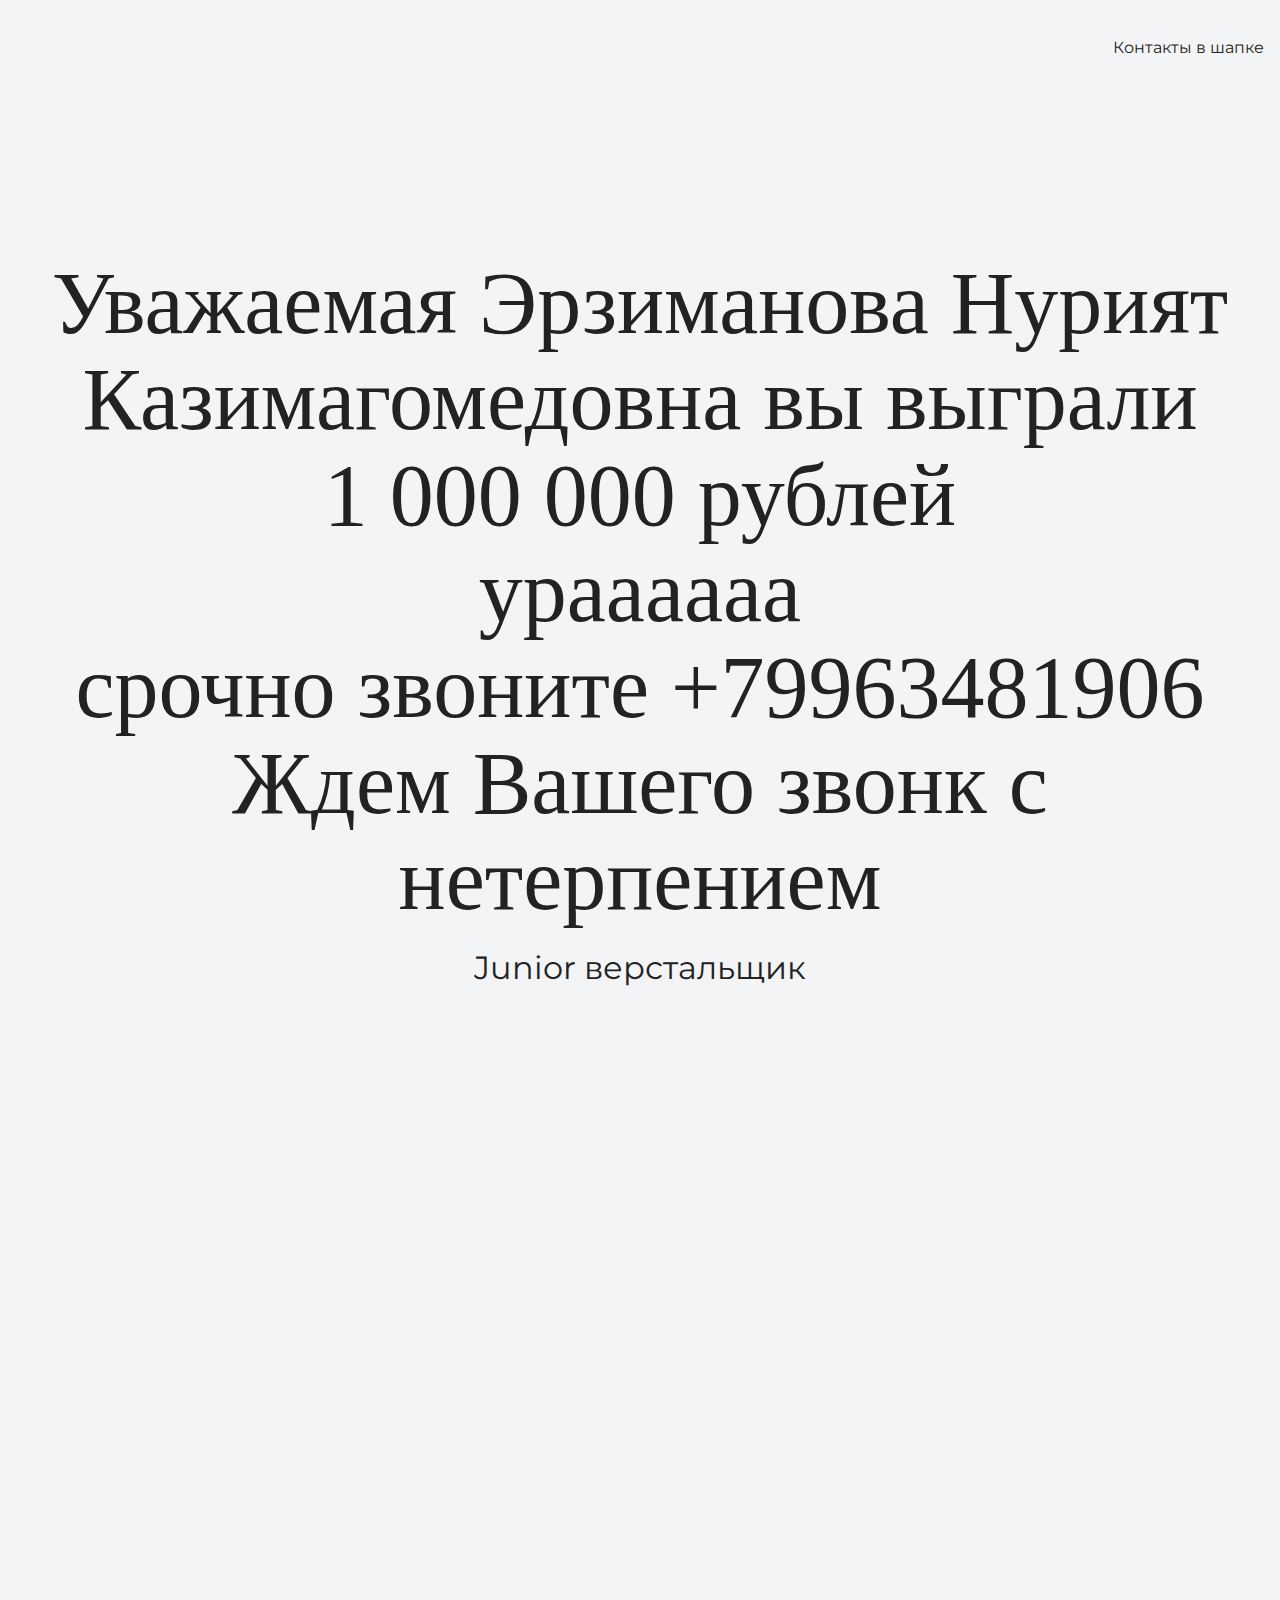
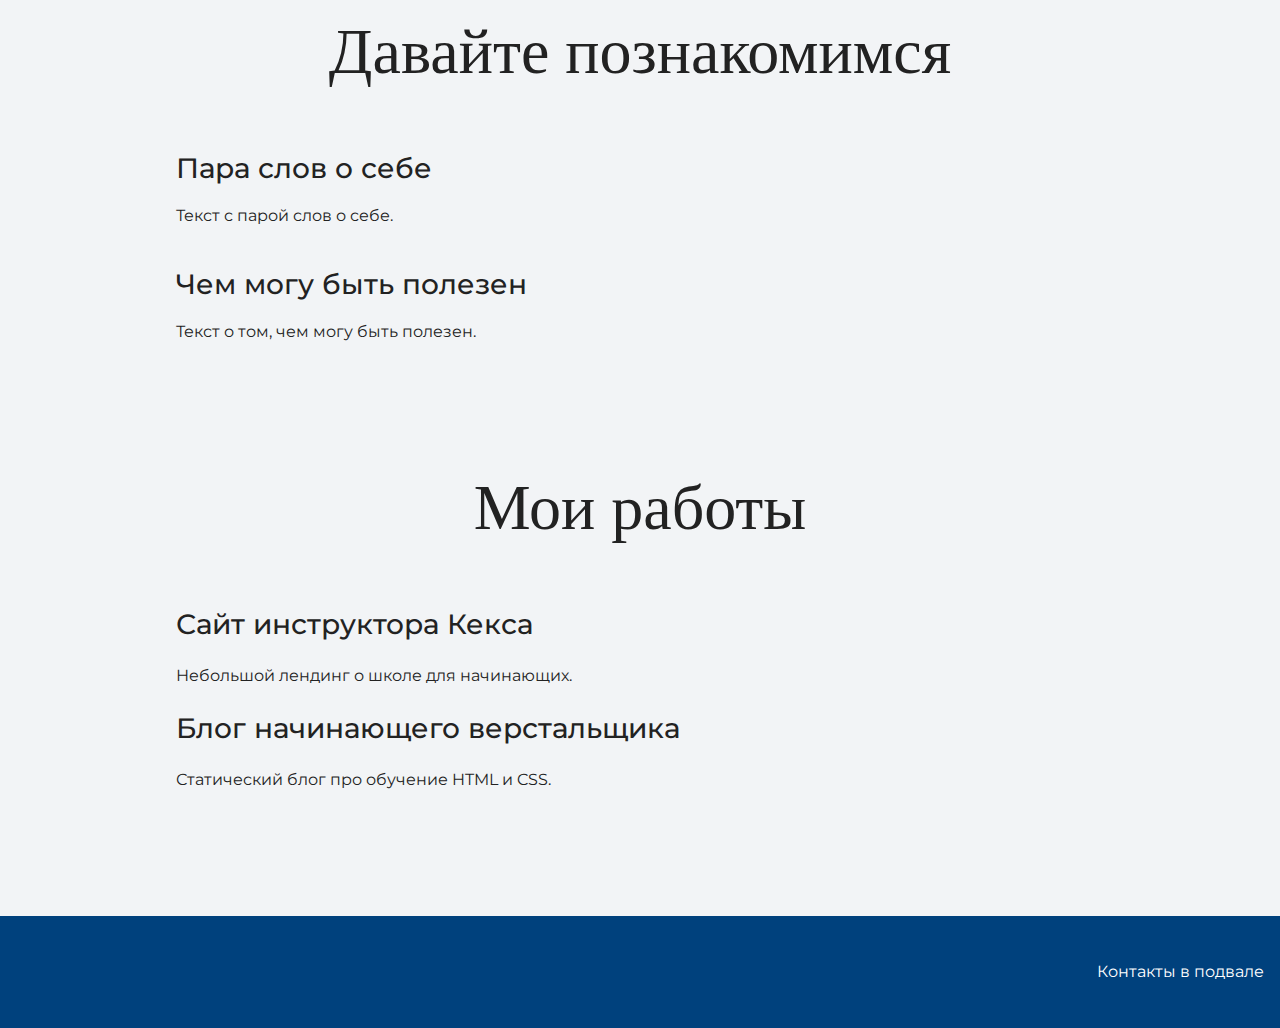
==== index.html @ 3ee9dff5 "изменения текста на главной странице" ====
<!DOCTYPE html>
<html lang="ru">
  <head>
    <meta charset="UTF-8">
    <link rel="stylesheet" href="style.css">
    <title>Портфолио Junior верстальщика</title>
    <link href="https://fonts.googleapis.com/css?family=Montserrat:400,500,700|Old+Standard+TT&display=swap&subset=cyrillic" rel="stylesheet">
  </head>

  <body>
    <header class="page-header">
      <div class="container">
      Контакты в шапке
    </div>
    </header>

    <section class="hero-image">
      <div class="container">
      <h1 class="heading">Уважаемая Эрзиманова Нурият Казимагомедовна вы выграли <br>1 000 000 рублей <br>ураааааа <br>срочно звоните +79963481906 <br>Ждем Вашего звонк с нетерпением</h1>
      <p>Junior верстальщик</p>
    </div>
    </section>

    <section class="intro">
      <div class="container">
      <h2 class="subheading">Давайте познакомимся</h2>
      <h3>Пара слов о себе</h3>
      <p>Текст с парой слов о себе.</p>
      <h3>Чем могу быть полезен</h3>
      <p>Текст о том, чем могу быть полезен.</p>
    </div>
    </section>

    <section class="portfolio">
      <div class="container">
      <h2 class="subheading">Мои работы</h2>

      <h3>Сайт инструктора Кекса</h3>
      <p>Небольшой лендинг о школе для начинающих.</p>

      <h3>Блог начинающего верстальщика</h3>
      <p>Статический блог про обучение HTML и CSS.</p>
    </div>
    </section>

    <footer class="page-footer">
      <div class="container">
      Контакты в подвале
    </div>
    </footer>
  </body>
</html>
---- style.css ----
body {
  margin: 0;
  min-width: 960px;
  font-family: "Montserrat", "Helvetica", "Arial", sans-serif;
  font-size: 16px;
  line-height: 32px;
  color: #222222;
  background-color: #f2f4f6;
  background-image: url("img/hero-bg.jpg");
  background-repeat: no-repeat;
  background-position: top center;
}

.container {
  max-width: 928px;
  margin: 0 auto;
  padding: 0 16px;
}

.page-header {
  margin: 0 0 160px;
  padding: 32px 0 32px;
}

.page-header .container,
.page-footer .container {
  max-width: 1408px;
  text-align: right;
}

.page-header a {
  margin-left: 56px;
  color: #288be6;
  text-decoration: none;
  background-repeat: no-repeat;
  background-position: left;
}

.header-email {
  padding-left: 30px;
  background-image: url("img/icon-email-header.svg");
}

.header-phone {
  padding-left: 25px;
  background-image: url("img/icon-phone-header.svg");
}

.hero-image {
  margin-bottom: 620px;
}

.hero-image .container {
  max-width: 1408px;
  text-align: center;
}

.heading {
  margin: 0 0 16px;
  font-family: "Old Standard TT", "Times", "Times New Roman", serif;
  font-size: 88px;
  line-height: 96px;
  font-weight: 400;
}

.hero-image p {
  margin: 0;
  font-size: 32px;
  line-height: 48px;
}

.intro {
  margin: 0 0 120px;
}

.subheading {
  margin: 0 0 56px;
  font-family: "Old Standard TT", "Times", "Times New Roman", serif;
  font-size: 64px;
  line-height: 80px;
  font-weight: 400;
  text-align: center;
}

.user-image {
  margin: 0 0 32px;
  text-align: center;
}

.intro h3,
.portfolio h3 {
  margin: 0 0 12px;
  font-size: 28px;
  line-height: 40px;
  font-weight: 500;
}

.intro p {
  margin: 0 0 32px;
}

.skills-list {
  margin: 0;
  padding: 0;
}

.skills-list dt {
  padding-left: 32px;
  background-repeat: no-repeat;
  background-position: left;
}

.skill-html {
  background-image: url("img/icon-html.svg");
}

.skill-css {
  background-image: url("img/icon-css.svg");
}

.level {
  margin: 4px 0 16px;
  padding: 0;
  height: 14px;
  font-size: 0;
  background-color: #ffffff;
  border: 1px solid #86c3fa;
  border-radius: 8px;
}

.level div {
  margin: 1px;
  height: 12px;
  background-color: #288be6;
  border-radius: 6px;
}

.portfolio {
  margin: 0 0 120px;
}

.projects {
  margin: 0;
  padding: 0;
  list-style: none;
}

.projects li {
  margin: 0 0 80px;
}

.project-image {
  margin: 0 0 24px;
  text-align: center;
}

.projects p {
  margin: 0 0 24px;
}

.button {
  padding: 6px 20px;
  display: inline-block;
  vertical-align: baseline;
  text-decoration: none;
  text-transform: uppercase;
  border-radius: 4px;
  background-color: #288be6;
  color: #ffffff;
}

.page-footer {
  padding: 40px 0;
  background-color: #00417d;
  color: #ffffff;
}

.page-footer a {
  margin-left: 56px;
  color: inherit;
  text-decoration: none;
  background-repeat: no-repeat;
  background-position: left;
}

.footer-email {
  padding-left: 30px;
  background-image: url("img/icon-email-footer.svg");
}

.footer-phone {
  padding-left: 25px;
  background-image: url("img/icon-phone-footer.svg");
}
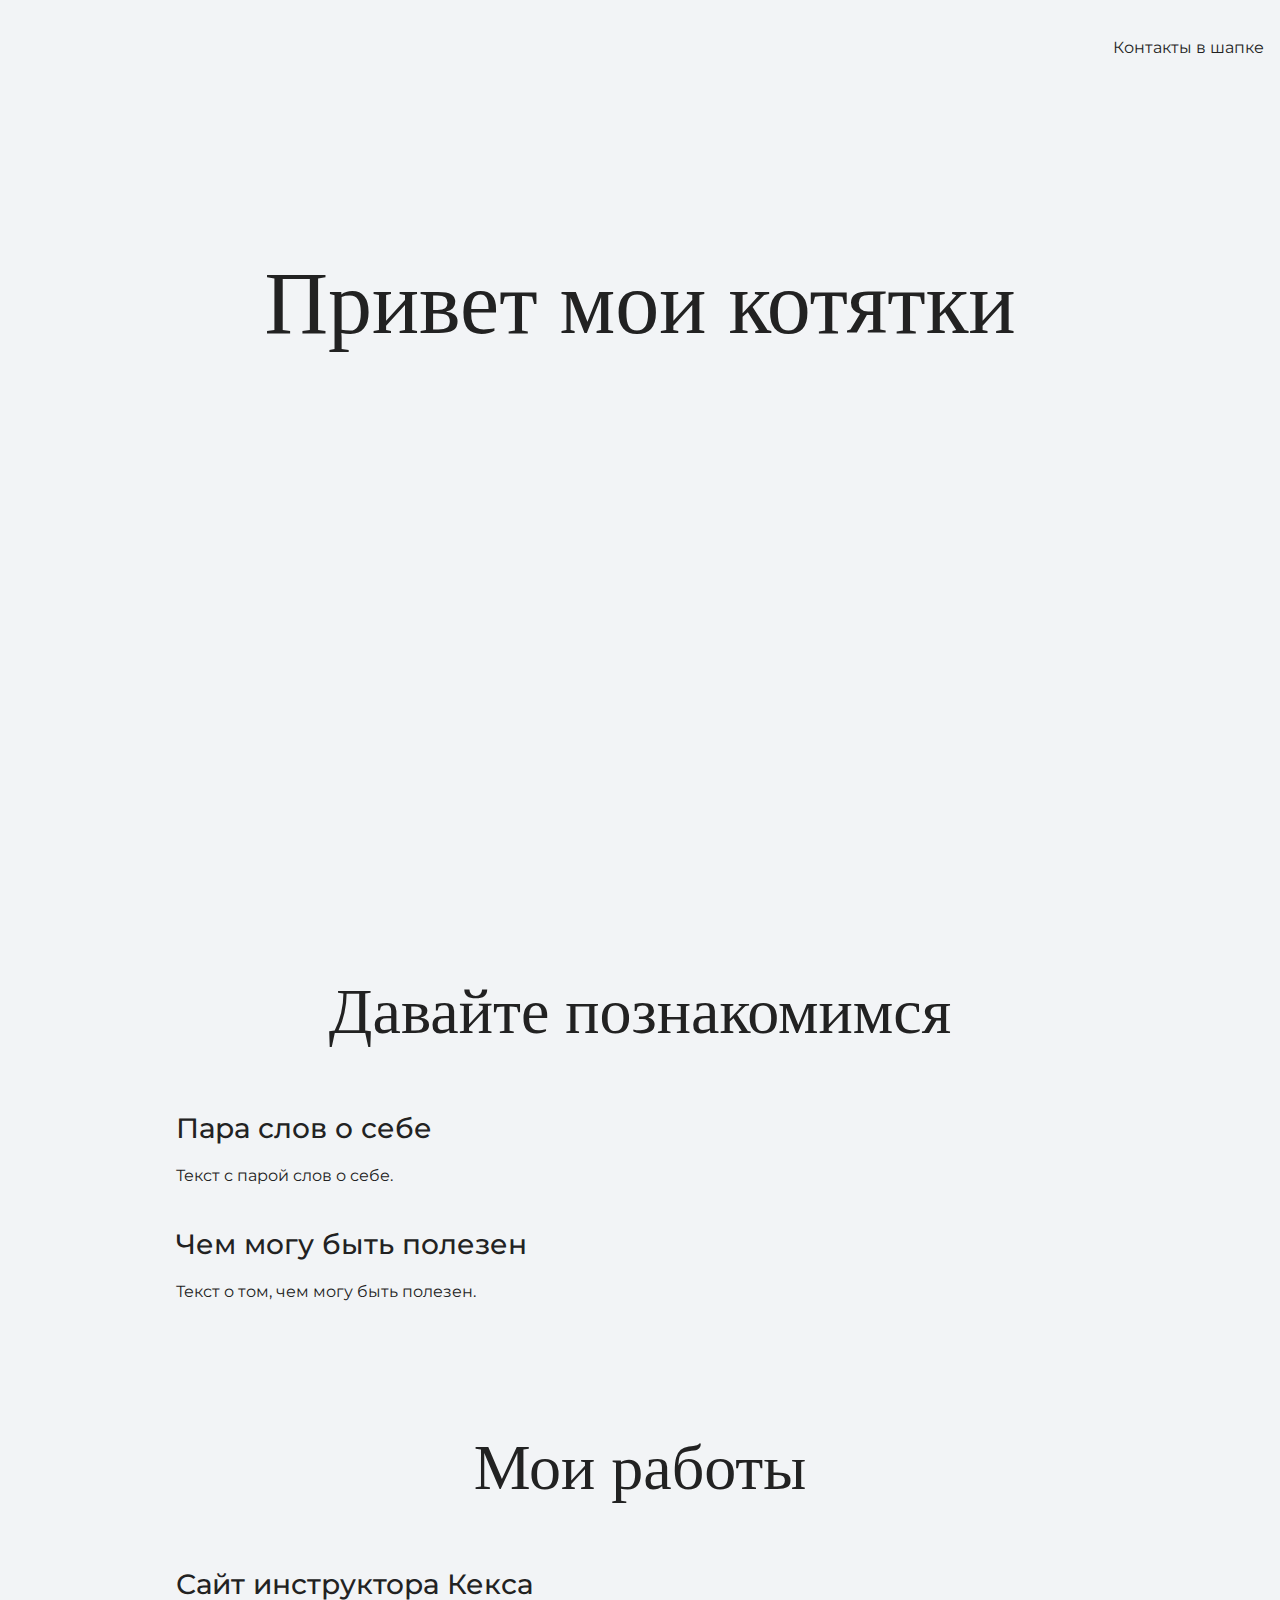
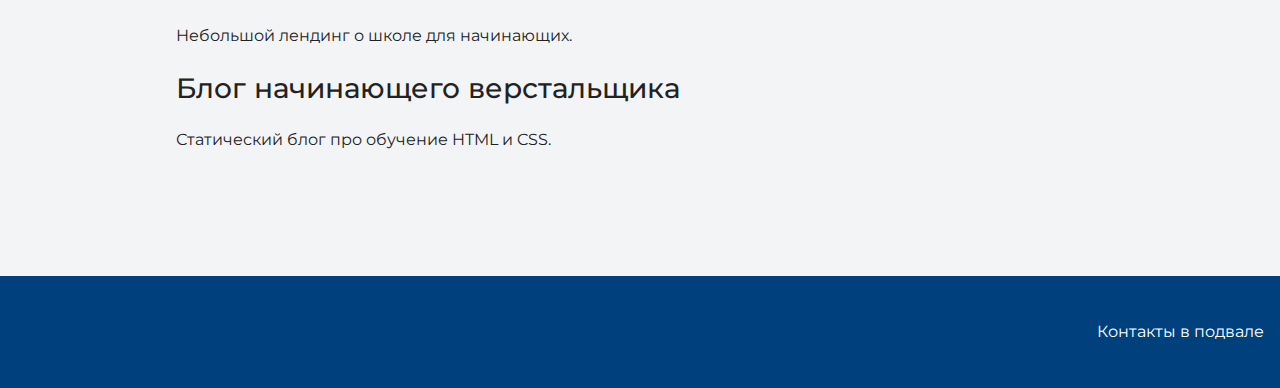
==== commit eafd7475: "изменение текста главной страницы" ====
--- a/index.html
+++ b/index.html
@@ -16,8 +16,7 @@
 
     <section class="hero-image">
       <div class="container">
-      <h1 class="heading">Уважаемая Эрзиманова Нурият Казимагомедовна вы выграли <br>1 000 000 рублей <br>ураааааа <br>срочно звоните +79963481906 <br>Ждем Вашего звонк с нетерпением</h1>
-      <p>Junior верстальщик</p>
+      <h1 class="heading">Привет мои котятки</p>
     </div>
     </section>
 
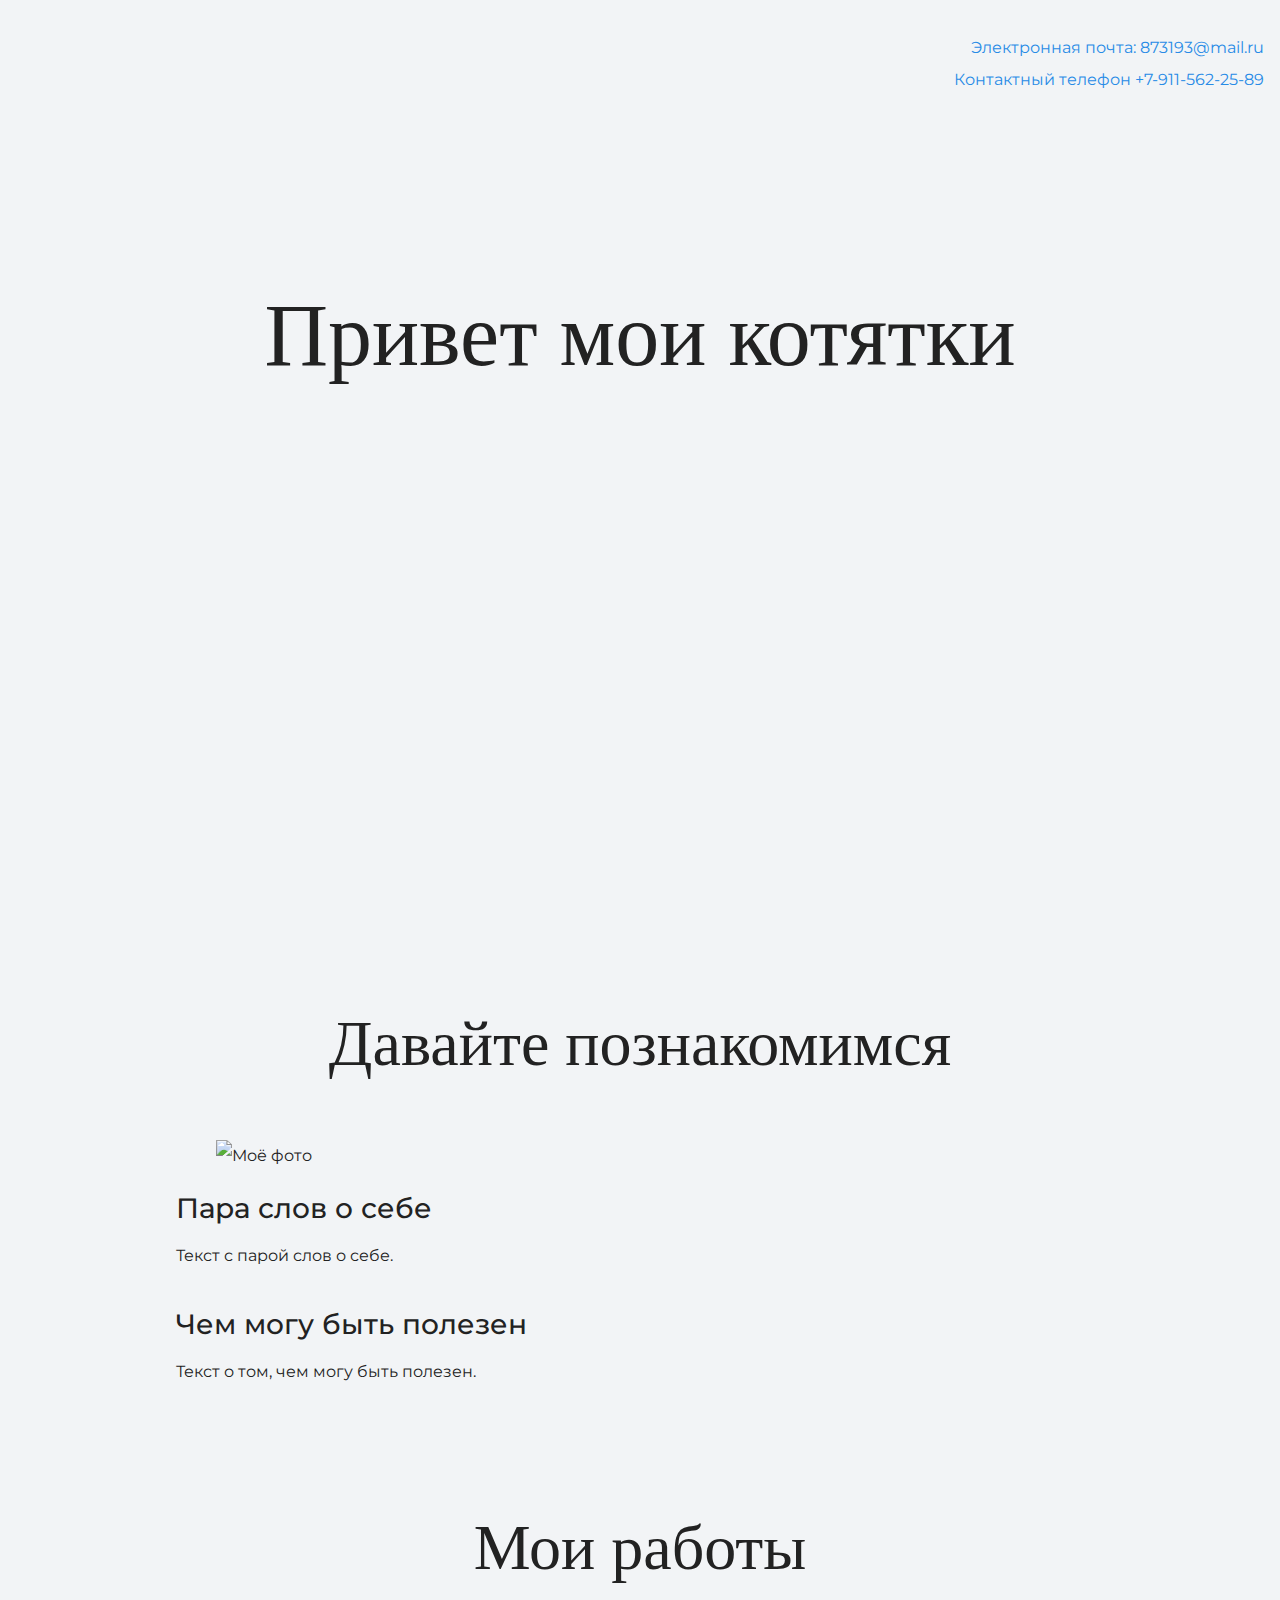
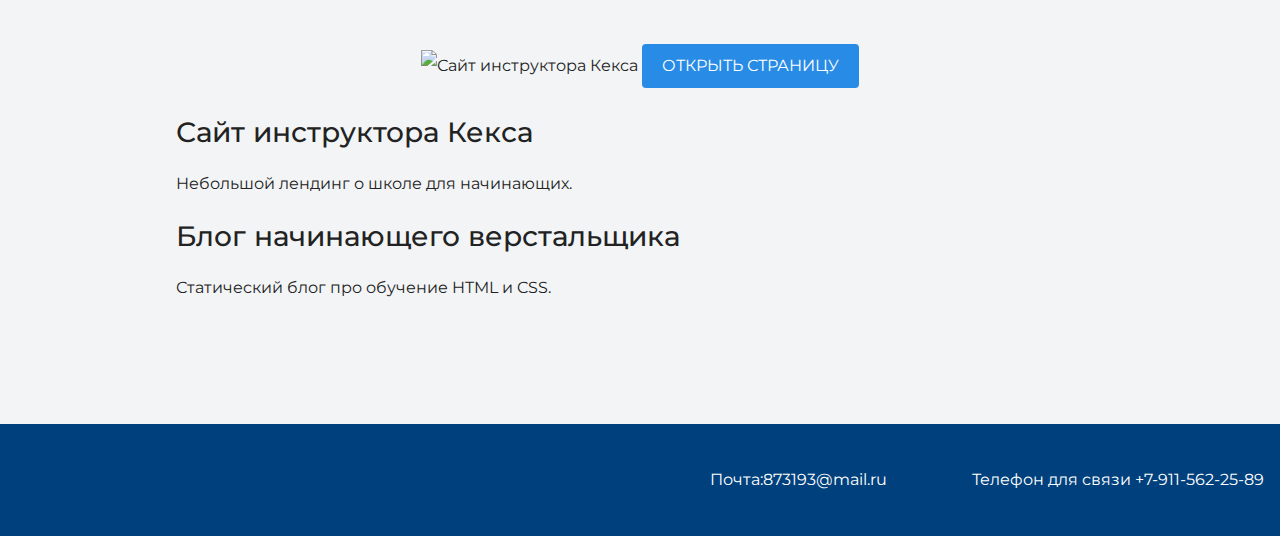
==== commit 2ab24f32: "Изменение текста" ====
--- a/index.html
+++ b/index.html
@@ -10,7 +10,8 @@
   <body>
     <header class="page-header">
       <div class="container">
-      Контакты в шапке
+      <a class="header-email" href="mailto:873193@mail.ru">Электронная почта: 873193@mail.ru</a>
+      <br><a class="header-phone" href="tel:+79115622589">Контактный телефон +7-911-562-25-89</a>
     </div>
     </header>
 
@@ -23,6 +24,9 @@
     <section class="intro">
       <div class="container">
       <h2 class="subheading">Давайте познакомимся</h2>
+      <figure user-image>
+        <img src="files/изображение_viber_2020-04-09_18-56-17.jpg" width="1000" height="536" alt="Моё фото">
+      </figure>
       <h3>Пара слов о себе</h3>
       <p>Текст с парой слов о себе.</p>
       <h3>Чем могу быть полезен</h3>
@@ -33,7 +37,10 @@
     <section class="portfolio">
       <div class="container">
       <h2 class="subheading">Мои работы</h2>
-
+      <figure class="project-image">
+        <img src="files/project.jpg" width="928" height="536" alt="Сайт инструктора Кекса">
+        <a class="button" href="source/project/index.html">Открыть страницу</a> 
+      </figure>
       <h3>Сайт инструктора Кекса</h3>
       <p>Небольшой лендинг о школе для начинающих.</p>
 
@@ -44,7 +51,10 @@
 
     <footer class="page-footer">
       <div class="container">
-      Контакты в подвале
+      <a class="footer-email" 
+      href="mailto:873193@mail.ru"> Почта:873193@mail.ru</a>
+      <a class="footer-phone"
+      href="tel:+79115622589">Телефон для связи +7-911-562-25-89</a>
     </div>
     </footer>
   </body>
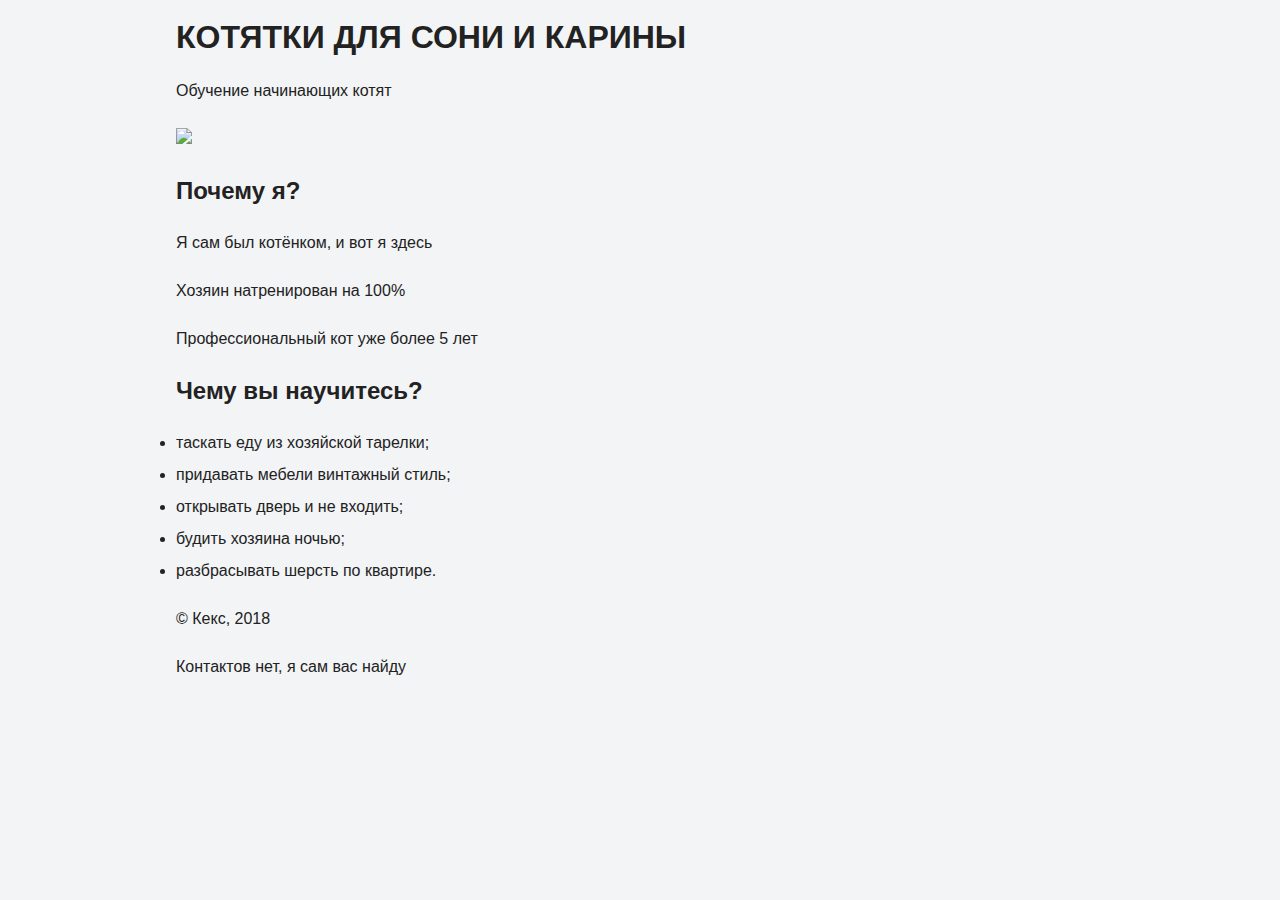
==== commit e35105d6: "изменение оформления" ====
--- a/index.html
+++ b/index.html
@@ -1,61 +1,40 @@
 <!DOCTYPE html>
 <html lang="ru">
   <head>
-    <meta charset="UTF-8">
+    <meta charset="utf-8">
+    <title>Инструктор кекс</title>
     <link rel="stylesheet" href="style.css">
-    <title>Портфолио Junior верстальщика</title>
-    <link href="https://fonts.googleapis.com/css?family=Montserrat:400,500,700|Old+Standard+TT&display=swap&subset=cyrillic" rel="stylesheet">
   </head>
+  <body>
+    <div class="container">
+      <header class="site-header">
+        <h1>КОТЯТКИ ДЛЯ СОНИ И КАРИНЫ</h1>
+        <p>Обучение начинающих котят</p>
+        <img src="img/keks.png">
+      </header>
 
-  <body>
-    <header class="page-header">
-      <div class="container">
-      <a class="header-email" href="mailto:873193@mail.ru">Электронная почта: 873193@mail.ru</a>
-      <br><a class="header-phone" href="tel:+79115622589">Контактный телефон +7-911-562-25-89</a>
+      <section class="features">
+        <h2>Почему я?</h2>
+        <p class="feature-kitten">Я сам был котёнком, и вот я здесь</p>
+        <p class="feature-train">Хозяин натренирован на 100%</p>
+        <p class="feature-cat">Профессиональный кот уже более 5 лет</p>
+      </section>
+
+      <section class="skills">
+        <h2>Чему вы научитесь?</h2>
+        <ul class="skills-list">
+          <li class="skills-item">таскать еду из хозяйской тарелки;</li>
+          <li class="skills-item standart">придавать мебели винтажный стиль;</li>
+          <li class="skills-item standart">открывать дверь и не входить;</li>
+          <li class="skills-item vip">будить хозяина ночью;</li>
+          <li class="skills-item vip">разбрасывать шерсть по квартире.</li>
+        </ul>
+      </section>
+
+      <footer class="site-footer">
+        <p>© Кекс, 2018</p>
+        <p>Контактов нет, я сам вас найду</p>
+      </footer>
     </div>
-    </header>
-
-    <section class="hero-image">
-      <div class="container">
-      <h1 class="heading">Привет мои котятки</p>
-    </div>
-    </section>
-
-    <section class="intro">
-      <div class="container">
-      <h2 class="subheading">Давайте познакомимся</h2>
-      <figure user-image>
-        <img src="files/изображение_viber_2020-04-09_18-56-17.jpg" width="1000" height="536" alt="Моё фото">
-      </figure>
-      <h3>Пара слов о себе</h3>
-      <p>Текст с парой слов о себе.</p>
-      <h3>Чем могу быть полезен</h3>
-      <p>Текст о том, чем могу быть полезен.</p>
-    </div>
-    </section>
-
-    <section class="portfolio">
-      <div class="container">
-      <h2 class="subheading">Мои работы</h2>
-      <figure class="project-image">
-        <img src="files/project.jpg" width="928" height="536" alt="Сайт инструктора Кекса">
-        <a class="button" href="source/project/index.html">Открыть страницу</a> 
-      </figure>
-      <h3>Сайт инструктора Кекса</h3>
-      <p>Небольшой лендинг о школе для начинающих.</p>
-
-      <h3>Блог начинающего верстальщика</h3>
-      <p>Статический блог про обучение HTML и CSS.</p>
-    </div>
-    </section>
-
-    <footer class="page-footer">
-      <div class="container">
-      <a class="footer-email" 
-      href="mailto:873193@mail.ru"> Почта:873193@mail.ru</a>
-      <a class="footer-phone"
-      href="tel:+79115622589">Телефон для связи +7-911-562-25-89</a>
-    </div>
-    </footer>
   </body>
-</html>+</html>
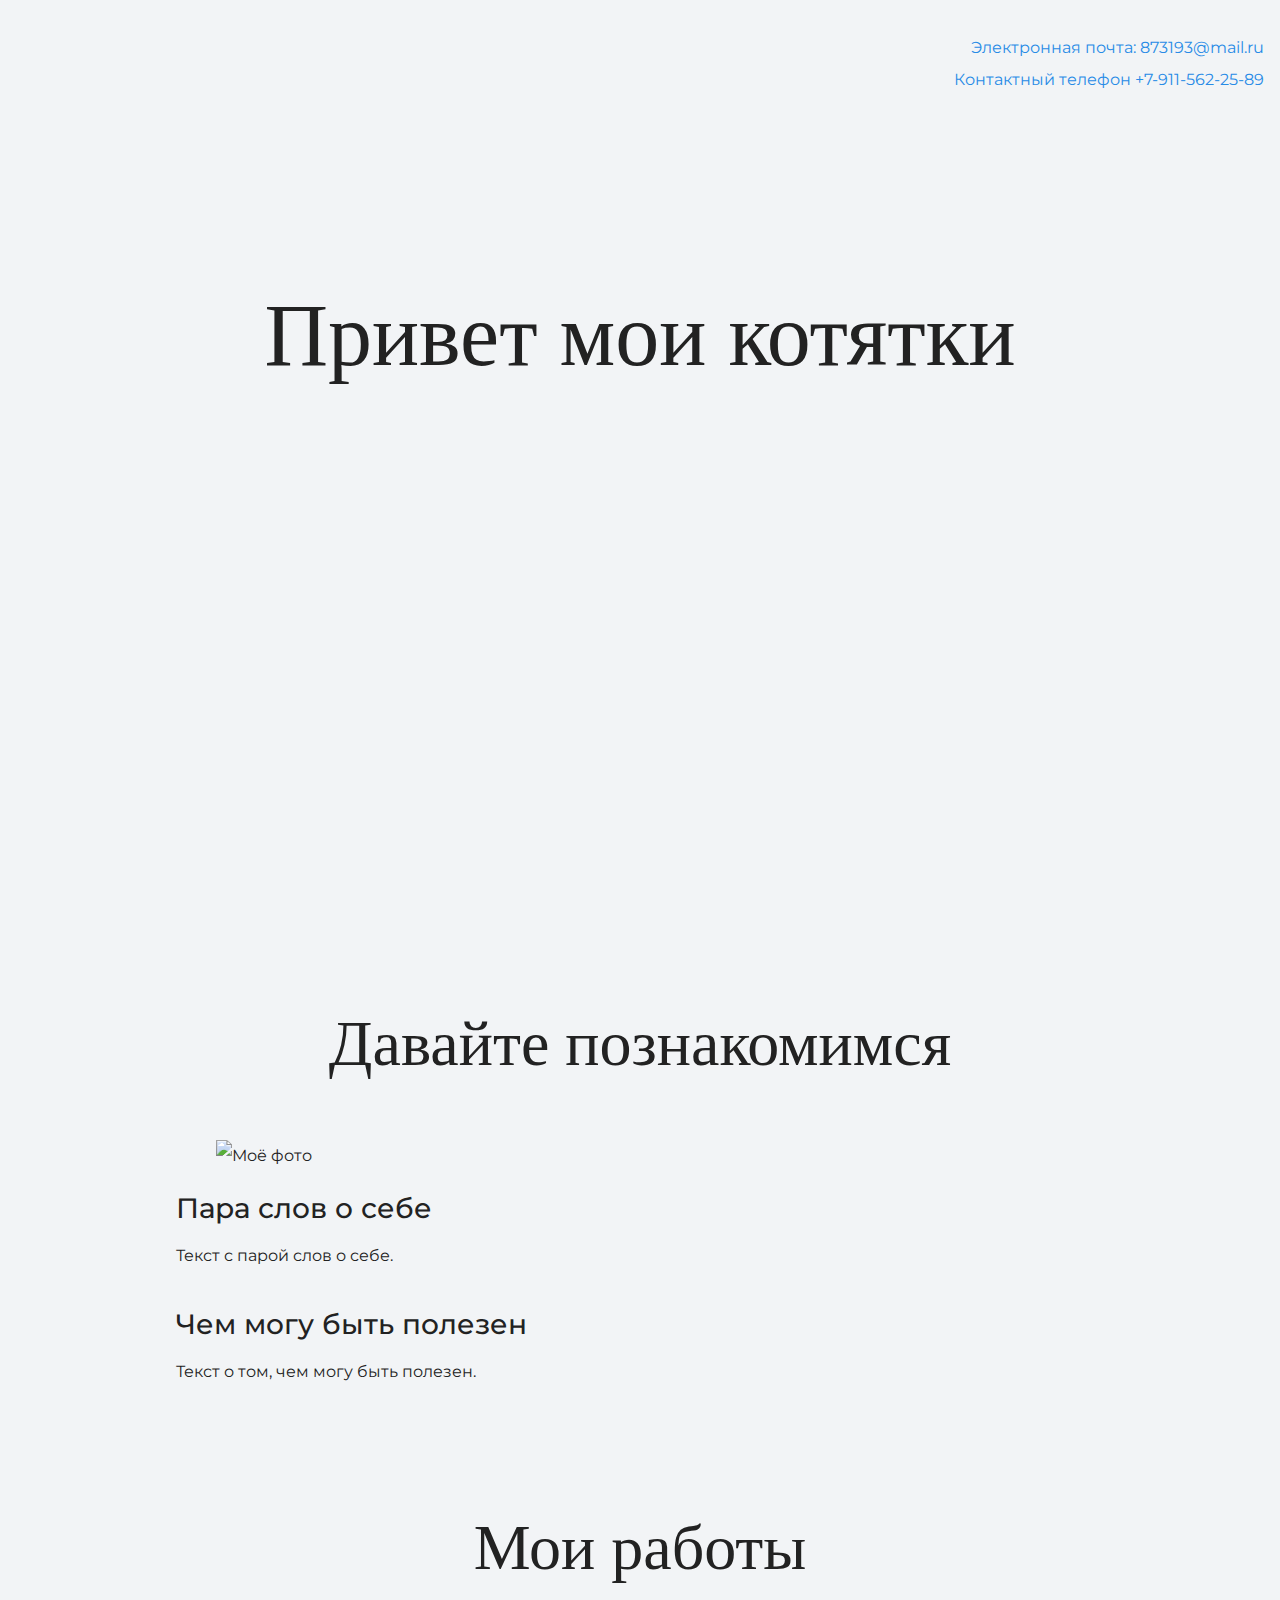
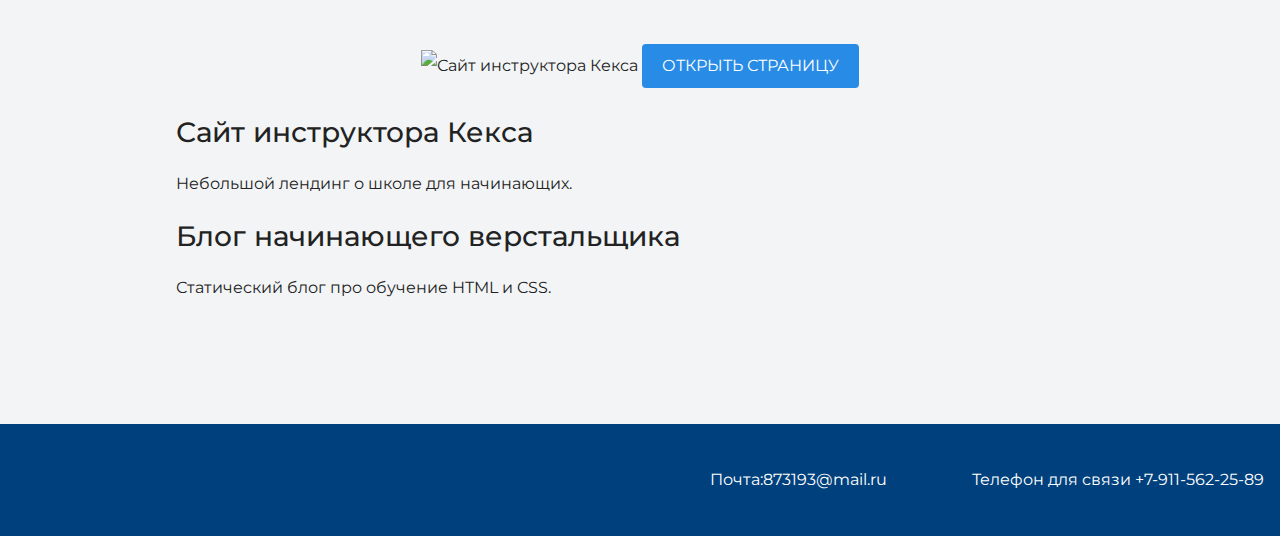
==== commit 3a2fe880: "файл с кодом" ====
--- a/index.html
+++ b/index.html
@@ -1,40 +1,61 @@
 <!DOCTYPE html>
 <html lang="ru">
   <head>
-    <meta charset="utf-8">
-    <title>Инструктор кекс</title>
+    <meta charset="UTF-8">
     <link rel="stylesheet" href="style.css">
+    <title>Портфолио Junior верстальщика</title>
+    <link href="https://fonts.googleapis.com/css?family=Montserrat:400,500,700|Old+Standard+TT&display=swap&subset=cyrillic" rel="stylesheet">
   </head>
+
   <body>
-    <div class="container">
-      <header class="site-header">
-        <h1>КОТЯТКИ ДЛЯ СОНИ И КАРИНЫ</h1>
-        <p>Обучение начинающих котят</p>
-        <img src="img/keks.png">
-      </header>
+    <header class="page-header">
+      <div class="container">
+      <a class="header-email" href="mailto:873193@mail.ru">Электронная почта: 873193@mail.ru</a>
+      <br><a class="header-phone" href="tel:+79115622589">Контактный телефон +7-911-562-25-89</a>
+    </div>
+    </header>
 
-      <section class="features">
-        <h2>Почему я?</h2>
-        <p class="feature-kitten">Я сам был котёнком, и вот я здесь</p>
-        <p class="feature-train">Хозяин натренирован на 100%</p>
-        <p class="feature-cat">Профессиональный кот уже более 5 лет</p>
-      </section>
+    <section class="hero-image">
+      <div class="container">
+      <h1 class="heading">Привет мои котятки</p>
+    </div>
+    </section>
 
-      <section class="skills">
-        <h2>Чему вы научитесь?</h2>
-        <ul class="skills-list">
-          <li class="skills-item">таскать еду из хозяйской тарелки;</li>
-          <li class="skills-item standart">придавать мебели винтажный стиль;</li>
-          <li class="skills-item standart">открывать дверь и не входить;</li>
-          <li class="skills-item vip">будить хозяина ночью;</li>
-          <li class="skills-item vip">разбрасывать шерсть по квартире.</li>
-        </ul>
-      </section>
+    <section class="intro">
+      <div class="container">
+      <h2 class="subheading">Давайте познакомимся</h2>
+      <figure user-image>
+        <img src="files/изображение_viber_2020-04-09_18-56-17.jpg" width="1000" height="536" alt="Моё фото">
+      </figure>
+      <h3>Пара слов о себе</h3>
+      <p>Текст с парой слов о себе.</p>
+      <h3>Чем могу быть полезен</h3>
+      <p>Текст о том, чем могу быть полезен.</p>
+    </div>
+    </section>
 
-      <footer class="site-footer">
-        <p>© Кекс, 2018</p>
-        <p>Контактов нет, я сам вас найду</p>
-      </footer>
+    <section class="portfolio">
+      <div class="container">
+      <h2 class="subheading">Мои работы</h2>
+      <figure class="project-image">
+        <img src="files/project.jpg" width="928" height="536" alt="Сайт инструктора Кекса">
+        <a class="button" href="source/project/index.html">Открыть страницу</a> 
+      </figure>
+      <h3>Сайт инструктора Кекса</h3>
+      <p>Небольшой лендинг о школе для начинающих.</p>
+
+      <h3>Блог начинающего верстальщика</h3>
+      <p>Статический блог про обучение HTML и CSS.</p>
     </div>
+    </section>
+
+    <footer class="page-footer">
+      <div class="container">
+      <a class="footer-email" 
+      href="mailto:873193@mail.ru"> Почта:873193@mail.ru</a>
+      <a class="footer-phone"
+      href="tel:+79115622589">Телефон для связи +7-911-562-25-89</a>
+    </div>
+    </footer>
   </body>
-</html>
+</html>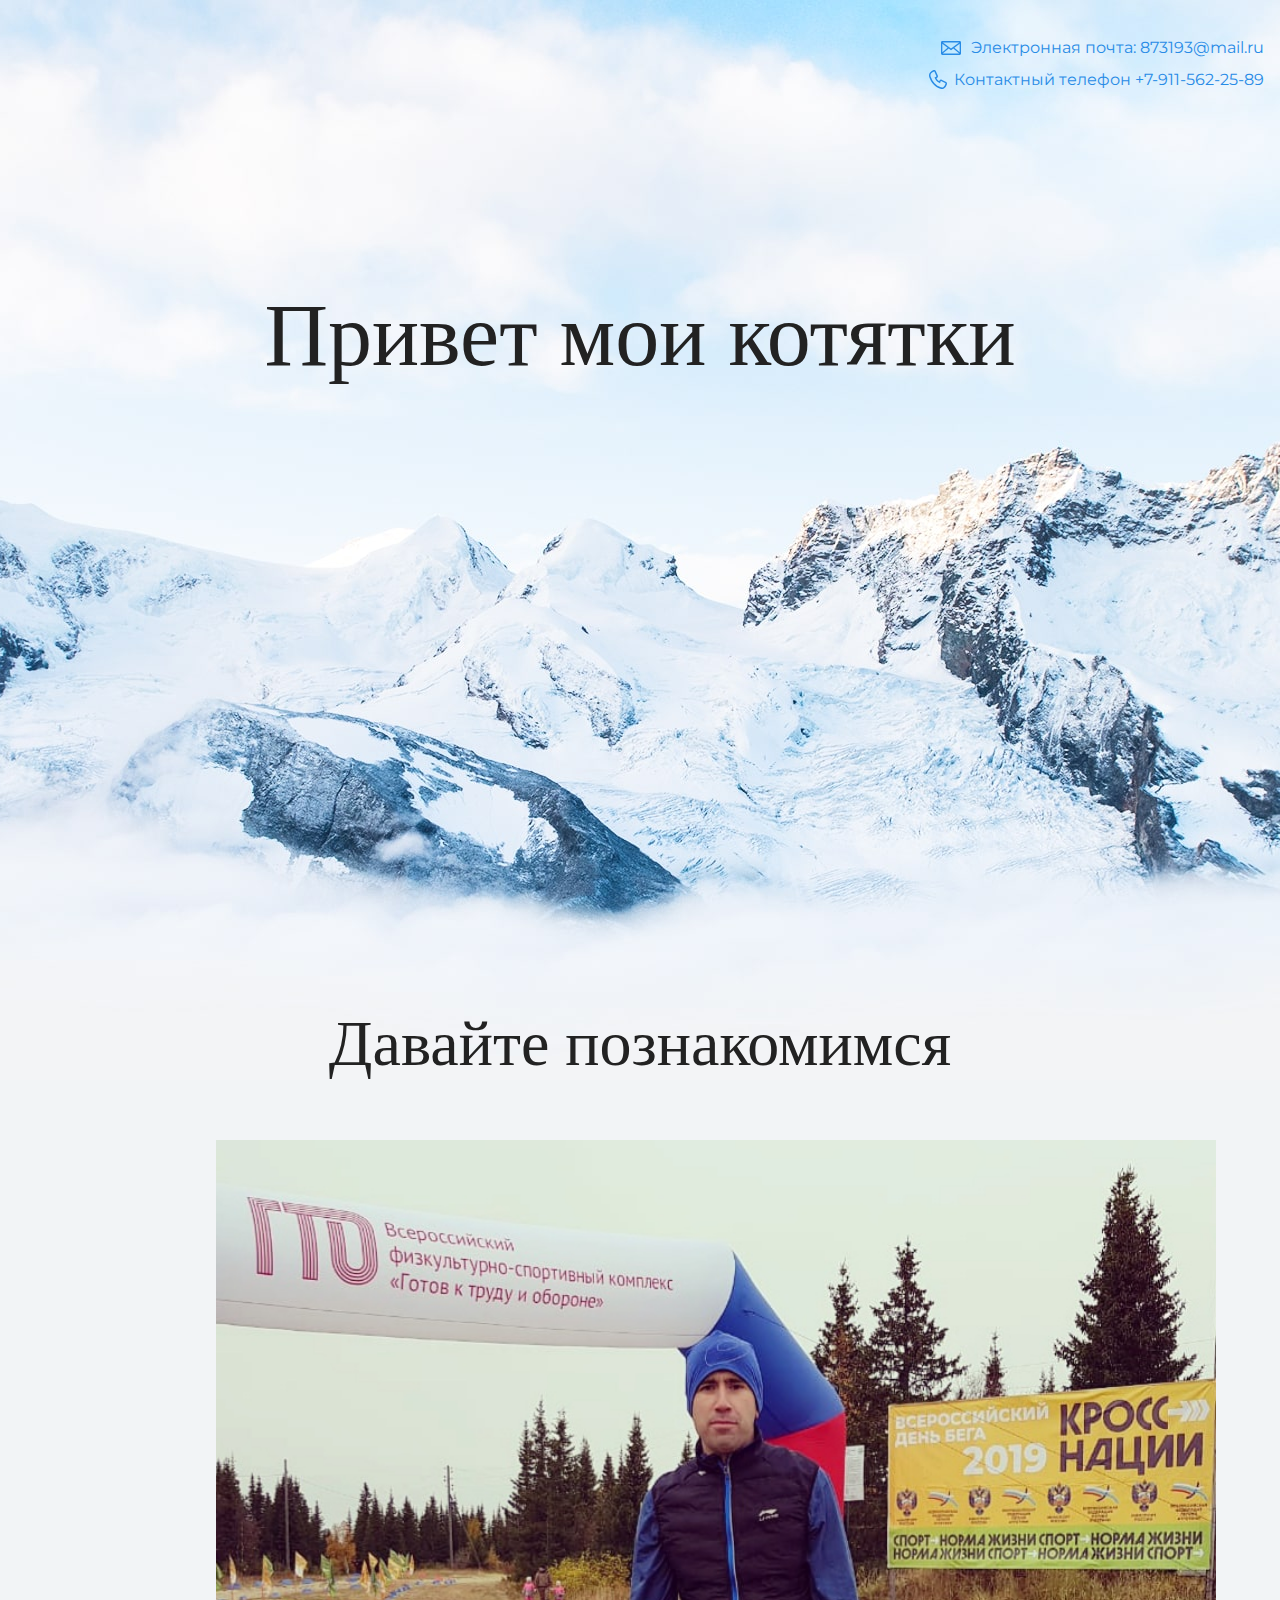
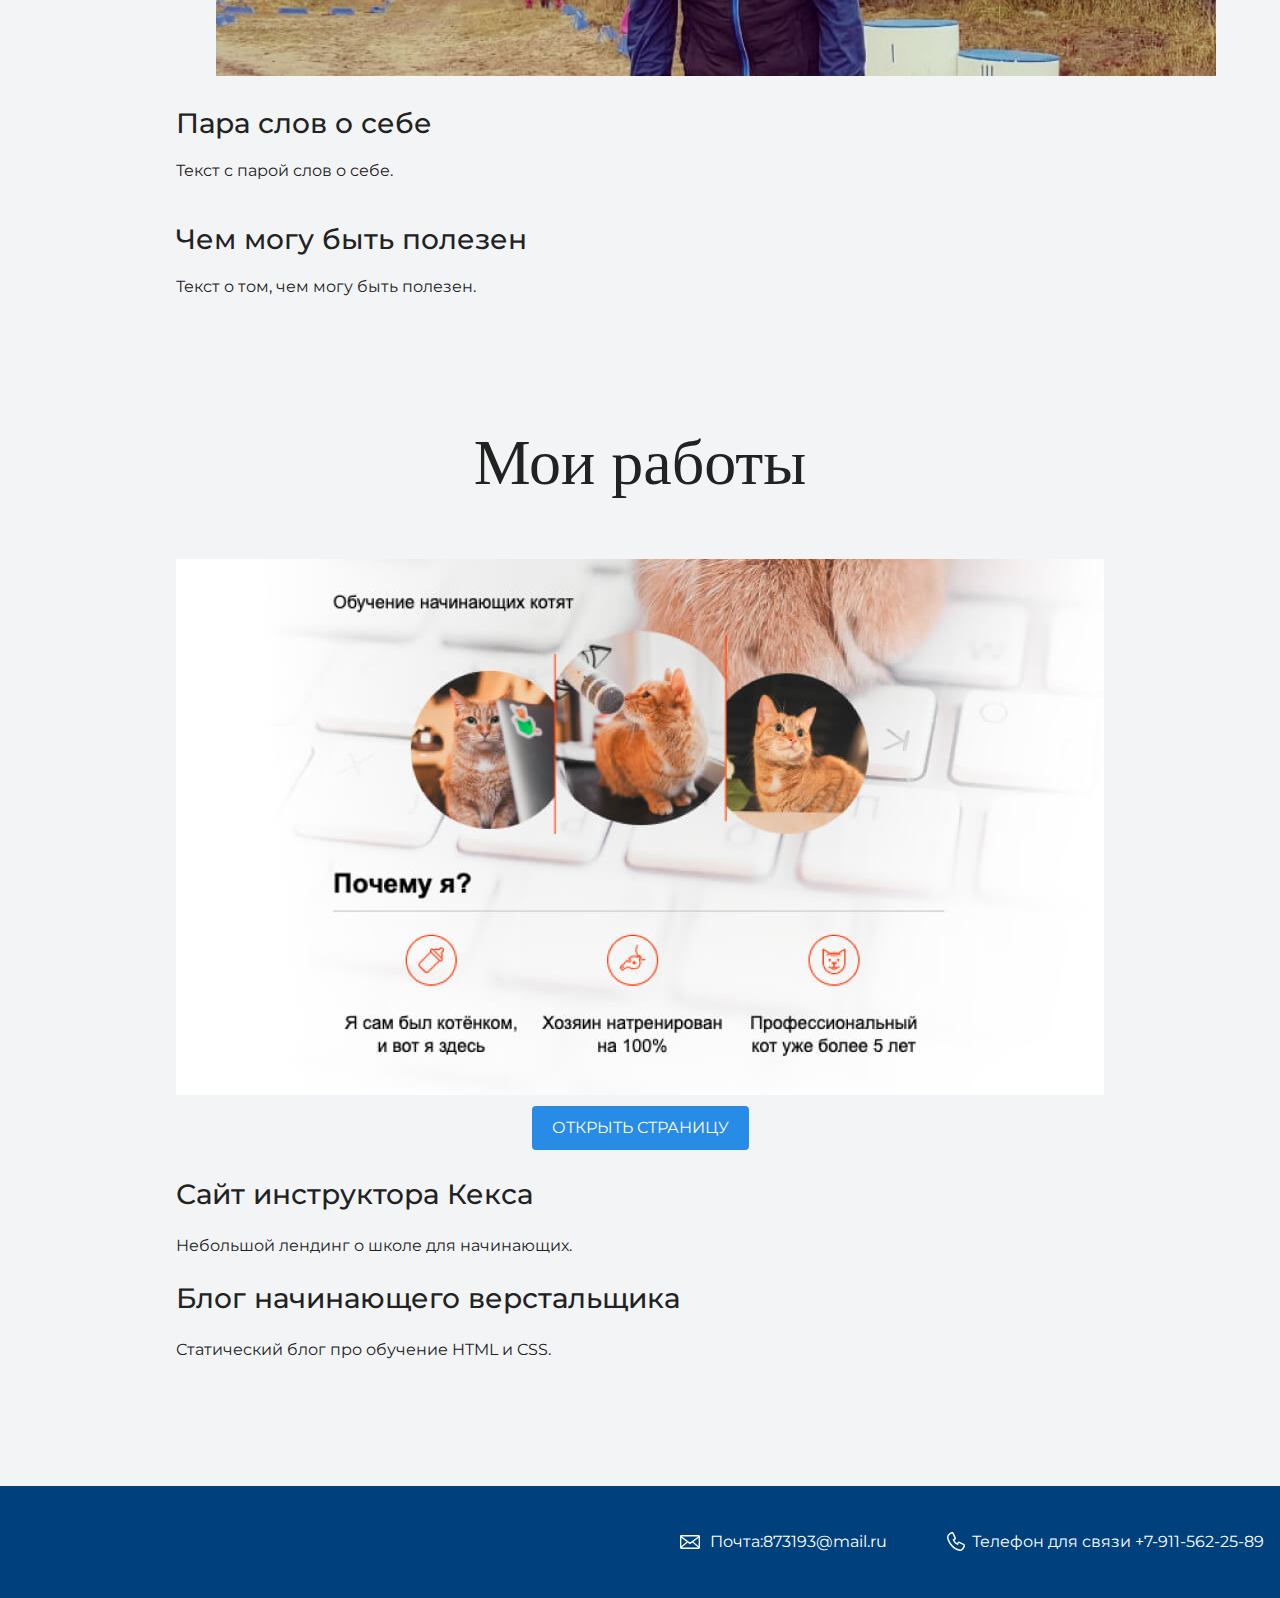
==== commit 3343e033: "Теперь точно все надеюсь" ====
(no text change in the page or its own stylesheets)
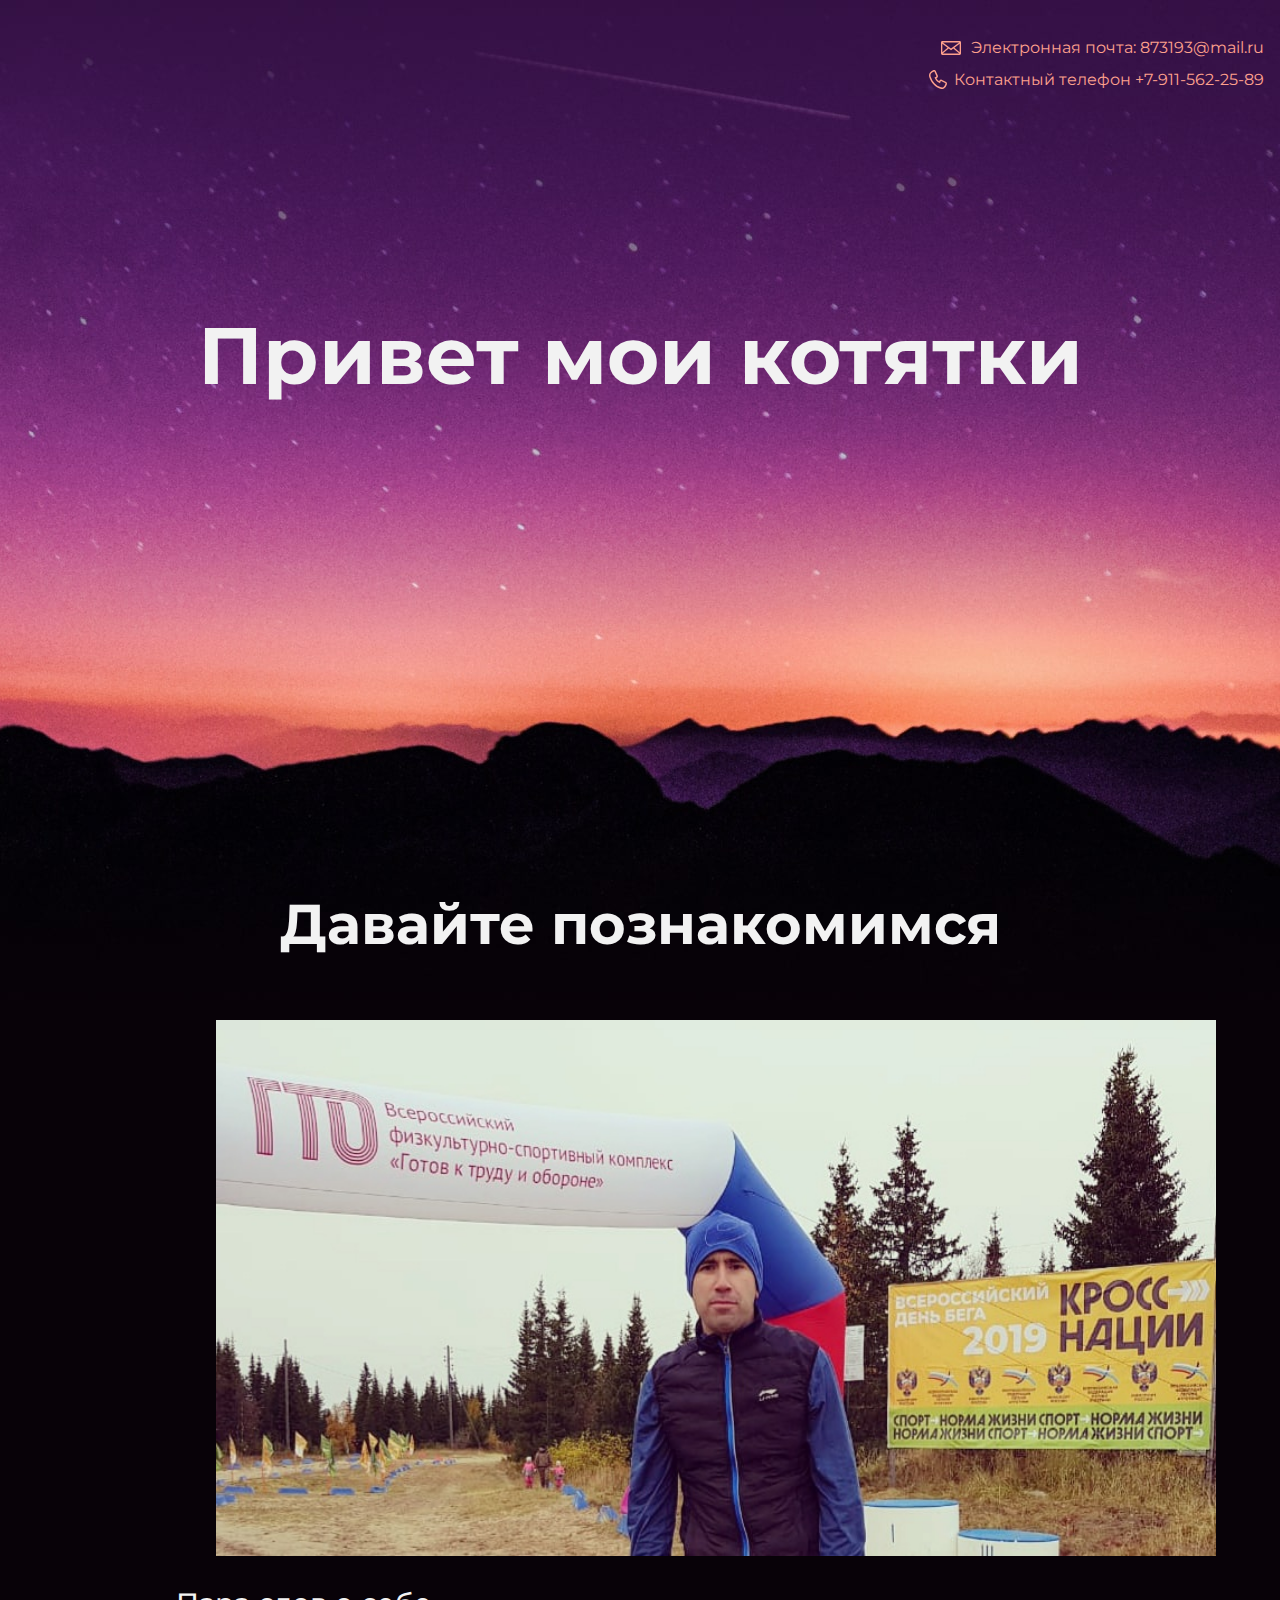
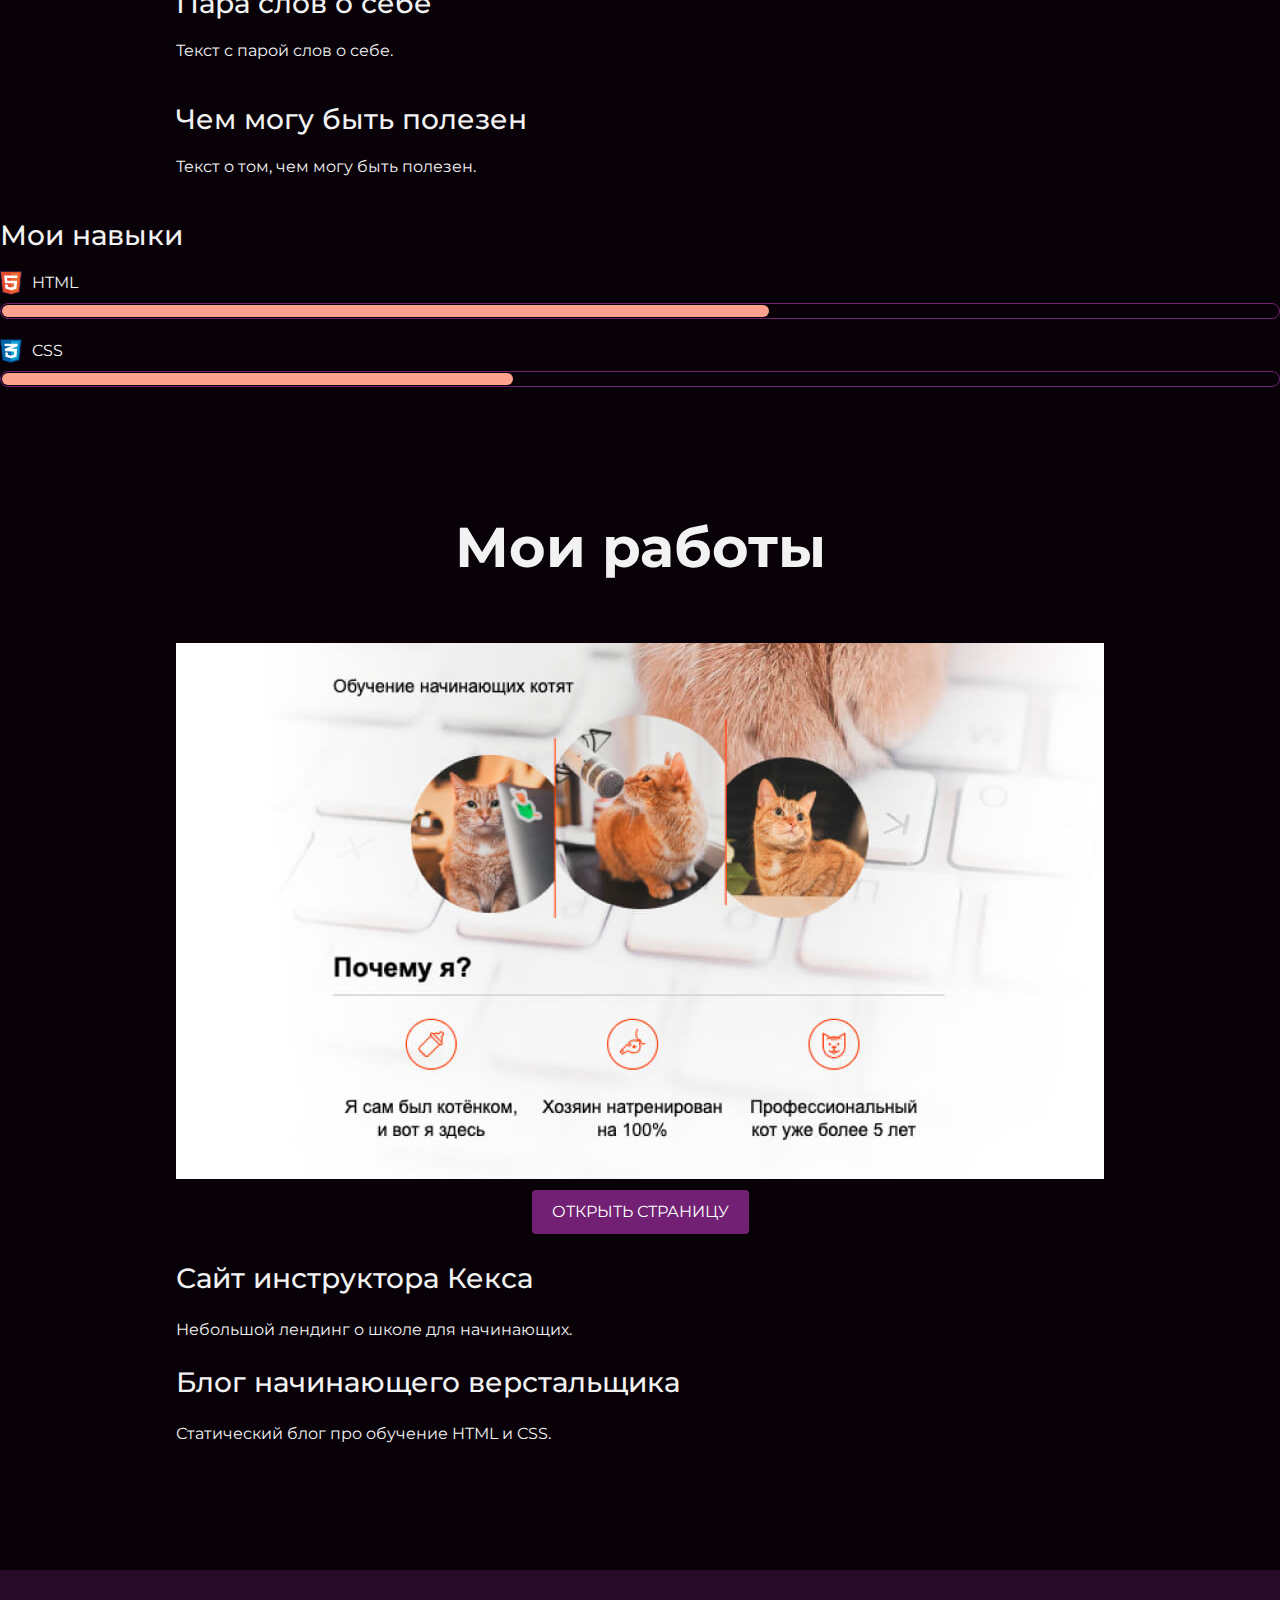
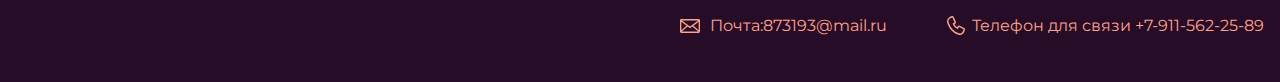
==== commit 460d6c82: "тёмная тема" ====
--- a/index.html
+++ b/index.html
@@ -32,6 +32,15 @@
       <h3>Чем могу быть полезен</h3>
       <p>Текст о том, чем могу быть полезен.</p>
     </div>
+    <div class="skills">
+      <h3>Мои навыки</h3>
+      <dl class="skills-list">
+        <dt class="skill-html">HTML</dt>
+        <dd class="level"><div style="width: 60%;">60%</div></dd>
+        <dt class="skill-css">CSS</dt>
+        <dd class="level"><div style="width: 40%;">40%</div></dd>
+      </dl>
+    </div>
     </section>
 
     <section class="portfolio">
--- a/style.css
+++ b/style.css
@@ -4,8 +4,8 @@
   font-family: "Montserrat", "Helvetica", "Arial", sans-serif;
   font-size: 16px;
   line-height: 32px;
-  color: #222222;
-  background-color: #f2f4f6;
+  color: #f2f2f2;
+  background-color: #080208;
   background-image: url("img/hero-bg.jpg");
   background-repeat: no-repeat;
   background-position: top center;
@@ -18,7 +18,7 @@
 }
 
 .page-header {
-  margin: 0 0 160px;
+  margin: 0 0 180px;
   padding: 32px 0 32px;
 }
 
@@ -30,7 +30,7 @@
 
 .page-header a {
   margin-left: 56px;
-  color: #288be6;
+  color: #fea18d;
   text-decoration: none;
   background-repeat: no-repeat;
   background-position: left;
@@ -38,16 +38,16 @@
 
 .header-email {
   padding-left: 30px;
-  background-image: url("img/icon-email-header.svg");
+  background-image: url("img/icon-email.svg");
 }
 
 .header-phone {
   padding-left: 25px;
-  background-image: url("img/icon-phone-header.svg");
+  background-image: url("img/icon-phone.svg");
 }
 
 .hero-image {
-  margin-bottom: 620px;
+  margin-bottom: 480px;
 }
 
 .hero-image .container {
@@ -56,11 +56,9 @@
 }
 
 .heading {
-  margin: 0 0 16px;
-  font-family: "Old Standard TT", "Times", "Times New Roman", serif;
-  font-size: 88px;
+  margin: 0 0 24px;
+  font-size: 80px;
   line-height: 96px;
-  font-weight: 400;
 }
 
 .hero-image p {
@@ -75,10 +73,8 @@
 
 .subheading {
   margin: 0 0 56px;
-  font-family: "Old Standard TT", "Times", "Times New Roman", serif;
-  font-size: 64px;
+  font-size: 56px;
   line-height: 80px;
-  font-weight: 400;
   text-align: center;
 }
 
@@ -123,15 +119,15 @@
   padding: 0;
   height: 14px;
   font-size: 0;
-  background-color: #ffffff;
-  border: 1px solid #86c3fa;
+  background-color: #080208;
+  border: 1px solid #712073;
   border-radius: 8px;
 }
 
 .level div {
   margin: 1px;
   height: 12px;
-  background-color: #288be6;
+  background-color: #fea18d;
   border-radius: 6px;
 }
 
@@ -165,19 +161,18 @@
   text-decoration: none;
   text-transform: uppercase;
   border-radius: 4px;
-  background-color: #288be6;
+  background-color: #712073;
   color: #ffffff;
 }
 
 .page-footer {
   padding: 40px 0;
-  background-color: #00417d;
-  color: #ffffff;
+  background-color: #260c26;
 }
 
 .page-footer a {
   margin-left: 56px;
-  color: inherit;
+  color: #fea18d;
   text-decoration: none;
   background-repeat: no-repeat;
   background-position: left;
@@ -185,10 +180,10 @@
 
 .footer-email {
   padding-left: 30px;
-  background-image: url("img/icon-email-footer.svg");
+  background-image: url("img/icon-email.svg");
 }
 
 .footer-phone {
   padding-left: 25px;
-  background-image: url("img/icon-phone-footer.svg");
+  background-image: url("img/icon-phone.svg");
 }